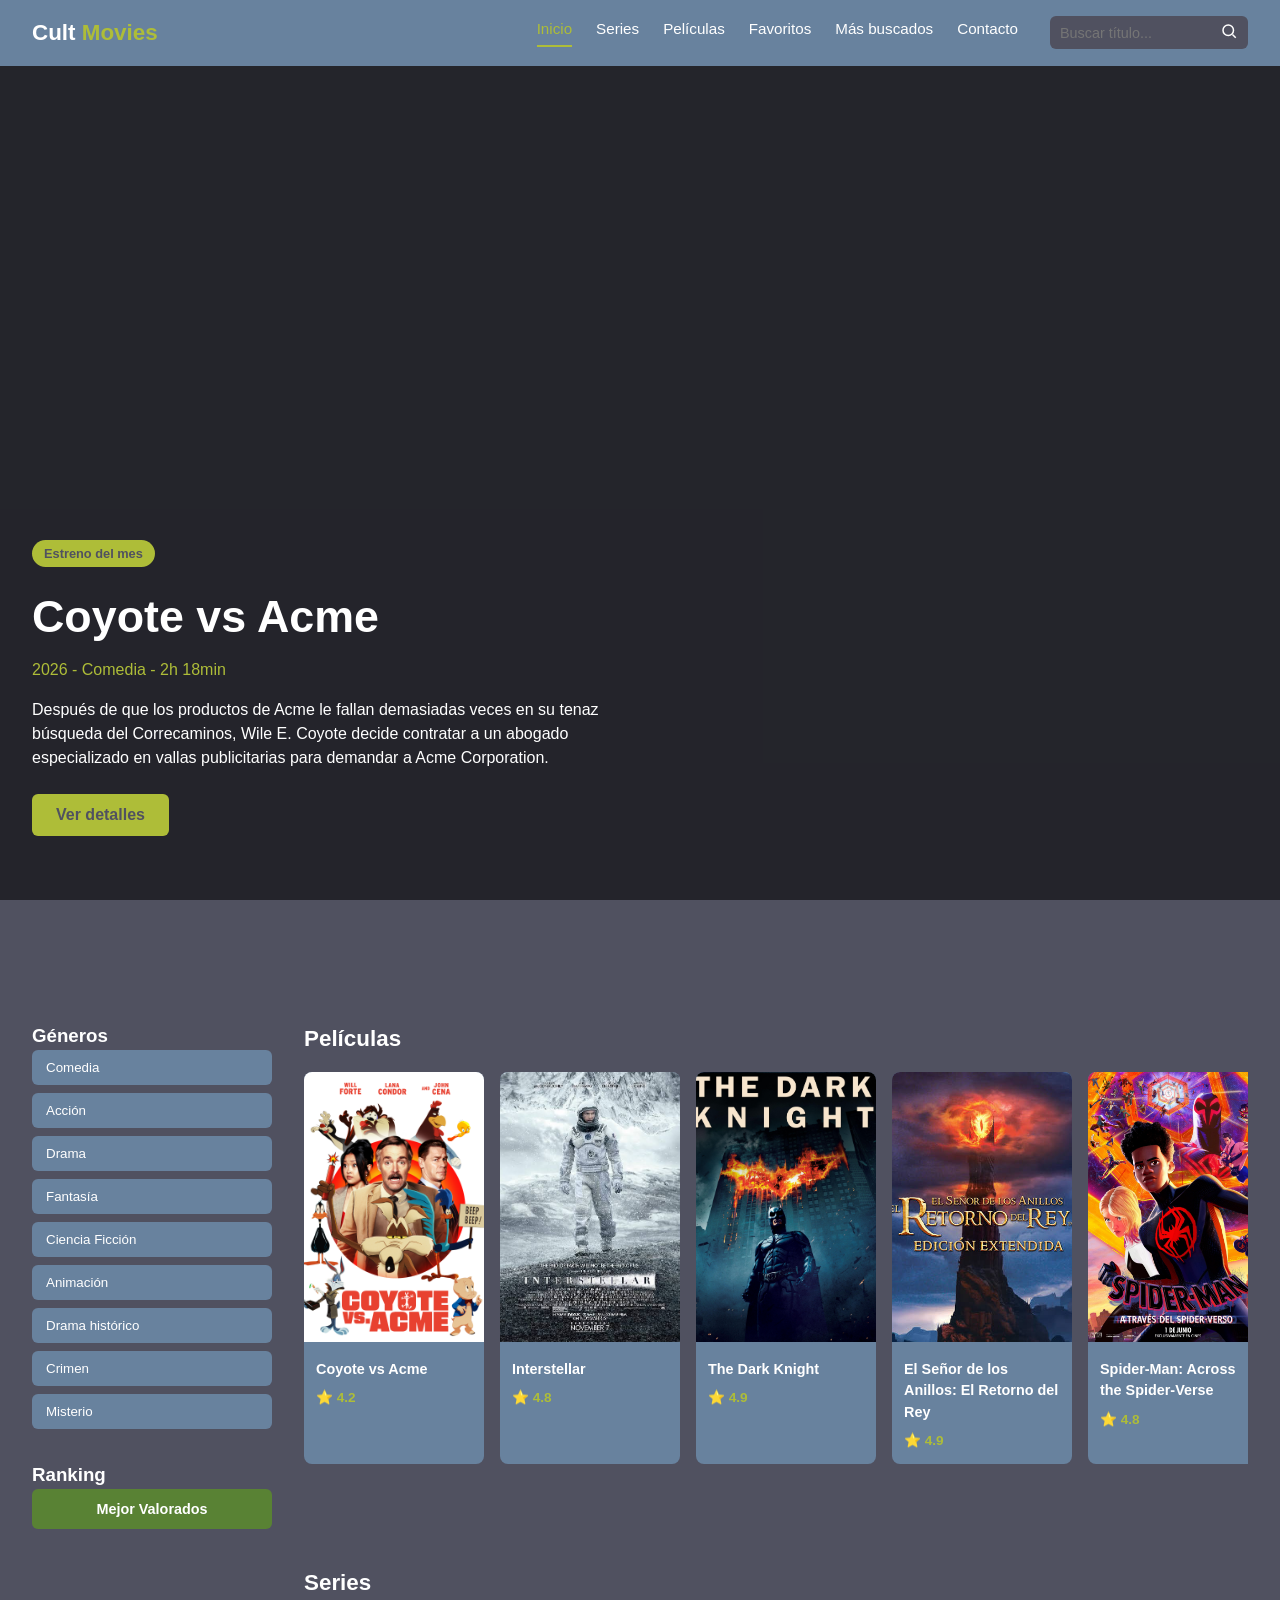
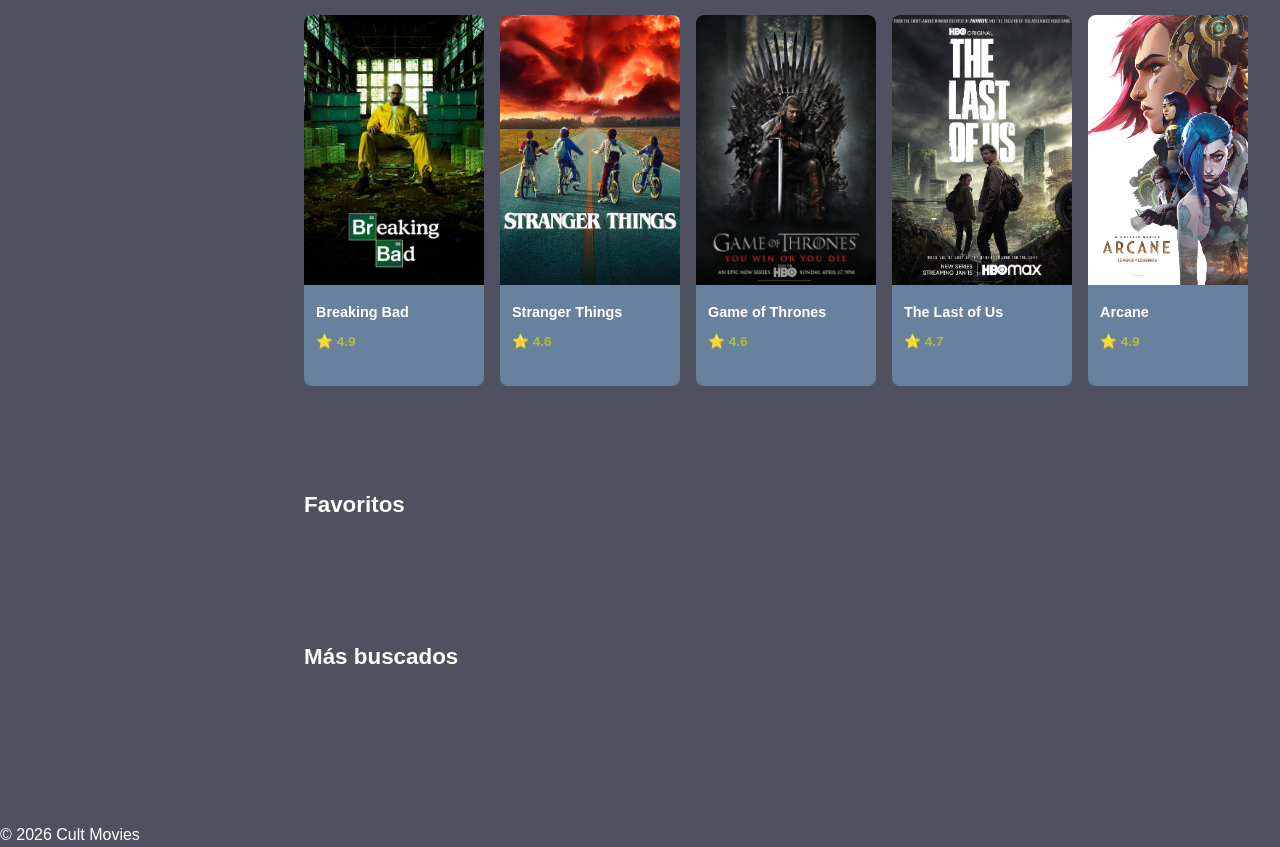
==== index.html @ 57300ff5 "Funcionalidad de favoritos" ====
<!doctype html>
<html lang="es">
  <head>
    <meta charset="UTF-8" />
    <meta name="viewport" content="width=device-width, initial-scale=1.0" />

    <title>Cult Movies</title>

    <meta
      name="description"
      content="Página web sobre series y películas, guarda tus favoritos y consulta lo más buscado."
    />

    <link rel="stylesheet" href="css/styles.css" />
  </head>

  <body>

    <!-- NAVBAR -->
    <header class="navbar" id="navBar">

      <div class="navbar-content">

        <!-- LOGO -->
        <a href="#inicio" class="navbar-logo" data-nav="inicio">
          Cult <span>Movies</span>
        </a>


        <!-- BOTÓN HAMBURGUESA -->
        <button
          class="navbar-toggle"
          id="navToggle"
          aria-label="Abrir menú"
        >
          <span></span>
          <span></span>
          <span></span>
        </button>


        <!-- MENÚ -->
        <div class="navbar-menu" id="navMenu">

          <nav
            class="navbar-links"
            aria-label="Navegación principal"
          >

            <a
              href="#inicio"
              class="navbar-link is-active"
              data-nav="inicio"
            >
              Inicio
            </a>

            <a
              href="#series"
              class="navbar-link"
              data-nav="series"
            >
              Series
            </a>

            <a
              href="#peliculas"
              class="navbar-link"
              data-nav="peliculas"
            >
              Películas
            </a>

            <a
              href="#favoritos"
              class="navbar-link"
              data-nav="favoritos"
            >
              Favoritos
            </a>

            <a
              href="#mas-buscados"
              class="navbar-link"
              data-nav="mas-buscados"
            >
              Más buscados
            </a>

            <a
              href="#contacto"
              class="navbar-link"
              data-nav="contacto"
            >
              Contacto
            </a>

          </nav>


          <!-- BUSCADOR -->
          <form class="navbar-search" id="searchForm">

            <input
              type="search"
              id="searchInput"
              name="q"
              class="navbar-search-input"
              placeholder="Buscar título..."
              autocomplete="off"
            />

            <button
              type="submit"
              class="navbar-search-btn"
              aria-label="Buscar"
            >
              <svg
                viewBox="0 0 24 24"
                width="18"
                height="18"
                fill="none"
                stroke="currentColor"
                stroke-width="2"
              >
                <circle cx="11" cy="11" r="7"></circle>

                <line
                  x1="21"
                  y1="21"
                  x2="16.65"
                  y2="16.65"
                ></line>
              </svg>
            </button>

          </form>

        </div>
      </div>
    </header>


    <!-- CONTENIDO PRINCIPAL -->
    <main id="mainContent">


      <!-- HERO -->
      <section class="hero" id="inicio">

        <div class="hero-media">

          <video
            class="hero-video"
            autoplay
            muted
            loop
            playsinline
          >
            <source
              src="videos/Coyote Vs. ACME - Trailer Oficial Doblado al Español.mp4"
              type="video/mp4"
            />
          </video>

          <div class="hero-overlay"></div>

        </div>


        <div class="hero-content">

          <span class="hero-eyebrow">
            Estreno del mes
          </span>

          <h1 class="hero-title">
            Coyote vs Acme
          </h1>

          <p class="hero-info">
            2026 - Comedia - 2h 18min
          </p>

          <p class="hero-synopsis">
            Después de que los productos de Acme le fallan demasiadas veces
            en su tenaz búsqueda del Correcaminos, Wile E. Coyote decide
            contratar a un abogado especializado en vallas publicitarias
            para demandar a Acme Corporation.
          </p>


          <div class="hero-actions">

            <!-- ENVÍA EL ID A detalle.html -->
            <button
              class="btn-details"
              id="heroInfoBtn"
              onclick="window.location.href='detalle.html?id=pel-001'"
            >
              Ver detalles
            </button>

          </div>

        </div>

      </section>


      <!-- ============================== -->
      <!-- SIDEBAR + CONTENIDO PRINCIPAL -->
      <!-- ============================== -->

      <div class="layout-container">


        <!-- SIDEBAR -->
        <aside class="sidebar" id="sidebar">


          <!-- GÉNEROS -->
          <div class="sidebar-genres">

            <h3 class="sidebar-title">
              Géneros
            </h3>

            <ul class="genre-list">

              <li>
                <button
                  class="genre-btn"
                  data-genero="Comedia"
                >
                  Comedia
                </button>
              </li>

              <li>
                <button
                  class="genre-btn"
                  data-genero="Acción"
                >
                  Acción
                </button>
              </li>

              <li>
                <button
                  class="genre-btn"
                  data-genero="Drama"
                >
                  Drama
                </button>
              </li>

              <li>
                <button
                  class="genre-btn"
                  data-genero="Fantasía"
                >
                  Fantasía
                </button>
              </li>

              <li>
                <button
                  class="genre-btn"
                  data-genero="Ciencia ficción"
                >
                  Ciencia Ficción
                </button>
              </li>

              <li>
                <button
                  class="genre-btn"
                  data-genero="Animación"
                >
                  Animación
                </button>
              </li>

              <li>
                <button
                  class="genre-btn"
                  data-genero="Drama histórico"
                >
                  Drama histórico
                </button>
              </li>

              <li>
                <button
                  class="genre-btn"
                  data-genero="Crimen"
                >
                  Crimen
                </button>
              </li>

              <li>
                <button
                  class="genre-btn"
                  data-genero="Misterio"
                >
                  Misterio
                </button>
              </li>

            </ul>

          </div>


          <!-- MEJOR VALORADOS -->
          <div class="sidebar-top-rated">

            <h3 class="sidebar-title">
              Ranking
            </h3>

            <button
              class="btn-top-rated"
              id="topRatedBtn"
            >
              Mejor Valorados
            </button>

          </div>

        </aside>


        <!-- ============================== -->
        <!-- CONTENIDO -->
        <!-- ============================== -->

        <div
          class="content-area"
          id="contentArea"
        >


          <!-- VISTA PRINCIPAL -->
          <div id="vistaInicio">


            <!-- PELÍCULAS -->
            <section
              class="row"
              id="peliculas"
            >

              <h2 class="row-title">
                Películas
              </h2>

              <div
                class="row-cards"
                id="peliculasCards"
              >
                <!-- JS GENERA LOS CARDS -->
              </div>

            </section>


            <!-- SERIES -->
            <section
              class="row"
              id="series"
            >

              <h2 class="row-title">
                Series
              </h2>

              <div
                class="row-cards"
                id="seriesCards"
              >
                <!-- JS GENERA LOS CARDS -->
              </div>

            </section>


            <!-- FAVORITOS -->
            <section
              class="row"
              id="favoritos"
            >

              <h2 class="row-title">
                Favoritos
              </h2>

              <div
                class="row-cards"
                id="favoritosCards"
              >
                <!-- JS GENERA LOS FAVORITOS -->
              </div>

            </section>


            <!-- MÁS BUSCADOS -->
            <section
              class="row"
              id="mas-buscados"
            >

              <h2 class="row-title">
                Más buscados
              </h2>

              <div
                class="row-cards"
                id="masBuscadosCards"
              >
                <!-- JS GENERA LOS MÁS BUSCADOS -->
              </div>

            </section>

          </div>


          <!-- ============================== -->
          <!-- VISTA FILTRADA -->
          <!-- ============================== -->

          <div
            id="vistaFiltrada"
            class="oculto"
          >

            <h2
              class="row-title"
              id="tituloFiltrado"
            >
              Resultados
            </h2>

            <div
              class="grid-cards"
              id="gridCards"
            >
              <!-- JS GENERA RESULTADOS -->
            </div>

          </div>

        </div>

      </div>

    </main>


    <!-- ============================== -->
    <!-- FOOTER -->
    <!-- ============================== -->

    <footer
      class="footer"
      id="contacto"
    >

      <p>
        © 2026 Cult Movies
      </p>

    </footer>


    <!-- DATOS PRIMERO -->
    <script src="js/data.js"></script>

    <!-- LÓGICA DESPUÉS -->
    <script src="js/script.js"></script>

  </body>
</html>
---- css/styles.css ----
:root {
  --color-oscuro: #505160; /* FONDO GENERAL DE LA PAGINA*/
  --color-azul: #68829e; /* FONDO PARA ELEMENTOS SECUNDARIOS*/
  --color-oliva: #aebd38; /* COLOR PRINCIPAL PARA BOTONES Y ESTADO ACTIVO */
  --color-verde: #598234; /* COLOR PARA HOVER */
  --texto-claro: #ffffff; /* TEXTO BLANCO PARA RESALTAR EN FONDOS OSCUROS */
}

/*RESET BASICO DEL NAVEGADOR*/
* {
  margin: 0;
  padding: 0;
  box-sizing: border-box;
}

body {
  background-color: var(--color-oscuro);
  color: var(--texto-claro);
  font-family: Arial, sans-serif;
  line-height: 1.5;
}

a {
  text-decoration: none;
  color: inherit;
}

/*NAVBAR*/
.navbar {
  position: fixed; /*PARA QUE EL NAVBAR SE QUEDE FIJO ARRIBA*/
  top: 0;
  left: 0;
  right: 0;
  z-index: 100;
  background-color: var(--color-azul);
}

.navbar-content {
  display: flex;
  justify-content: space-between;
  align-items: center;
  padding: 16px 32px;
  max-width: 1400px;
  margin: 0 auto; /* CENTRA EL CONTENIDO SI LA PANTALLA ES MUY ANCHA */
}

.navbar-logo {
  font-size: 1.4rem;
  font-weight: bold;
}

.navbar-logo span {
  color: var(--color-oliva); /* resalta "Movies" con el color de acento */
}

/* AGRUPA LINKS Y BUSCADOR */
.navbar-menu {
  display: flex;
  align-items: center;
  gap: 32px;
}

.navbar-links {
  display: flex;
  gap: 24px;
}

.navbar-link {
  color: var(--texto-claro);
  font-size: 0.95rem;
  padding-bottom: 4px;
  border-bottom: 2px solid transparent;
  transition:
    border-color 0.2s,
    color 0.2s;
}

.navbar-link:hover {
  color: var(--color-oliva);
}

/* CLAVE MANEJADA CON JS PARA SABER CUAL ES LA SECTION ACUTUAL */
.is-active {
  color: var(--color-oliva);
  border-bottom: 2px solid var(--color-oliva);
}

/* BARRA DE BUSQUEDA*/
.navbar-search {
  display: flex;
  align-items: center;
  background-color: var(--color-oscuro);
  border-radius: 6px;
  padding: 6px 10px;
}

.navbar-search-input {
  background: none;
  border: none;
  outline: none;
  color: var(--texto-claro);
  font-size: 0.9rem;
  width: 160px;
}

.navbar-search-btn {
  background: none;
  border: none;
  color: var(--texto-claro);
  cursor: pointer;
}

.navbar-search-btn:hover {
  color: var(--color-oliva);
}

/* BOTON HAMBURGUESA, OCULTO EN ESCRITRIO */
.navbar-toggle {
  display: none;
  flex-direction: column;
  gap: 4px;
  background: none;
  border: none;
  cursor: pointer;
}

.navbar-toggle span {
  width: 24px;
  height: 2px;
  background-color: var(--texto-claro);
}

/*HERO*/
.hero {
  position: relative;
  height: 100vh; /* 100% de la altura visible de la pantalla */
  min-height: 500px;
  overflow: hidden; /* recorta cualquier cosa que se salga del recuadro */
  display: flex;
  align-items: flex-end; /* empuja el contenido de texto hacia abajo del hero */
  background-color: var(--color-oscuro); /* se ve mientras carga el video */
  margin-bottom: 90px;
}

.hero-media {
  position: absolute;
  top: 0;
  left: 0;
  width: 100%;
  height: 100%;
}

.hero-video {
  width: 100%;
  height: 100%;
  object-fit: cover; /* el video cubre todo el espacio sin deformarse */
}

/* OVERLAY TRANSPARENTE ENCIMA DEL VIDEO */
.hero-overlay {
  position: absolute;
  top: 0;
  left: 0;
  width: 100%;
  height: 100%;
  background-color: rgba(0, 0, 0, 0.55);
}

.hero-content {
  position: relative; /* ENCIMA DEL OVERLAY */
  z-index: 1;
  max-width: 700px;
  padding: 0 32px 64px;
}

.hero-eyebrow {
  display: inline-block;
  background-color: var(--color-oliva);
  color: var(--color-oscuro);
  font-size: 0.8rem;
  font-weight: bold;
  padding: 4px 12px;
  border-radius: 20px;
  margin-bottom: 16px;
}

.hero-title {
  font-size: 2.8rem;
  margin-bottom: 8px;
}

.hero-info {
  color: var(--color-oliva);
  margin-bottom: 16px;
}

.hero-synopsis {
  margin-bottom: 24px;
}

.hero-actions {
  display: flex;
  align-items: center;
  gap: 16px;
}

.btn-details {
  background-color: var(--color-oliva);
  color: var(--color-oscuro);
  border: none;
  padding: 12px 24px;
  border-radius: 6px;
  font-weight: bold;
  font-size: 1rem;
  cursor: pointer;
  transition: background-color 0.2s;
}

.btn-details:hover {
  background-color: var(--color-verde);
  color: var(--texto-claro);
}

.btn-fav {
  background: none;
  border: 2px solid var(--color-oliva);
  border-radius: 50%; /* círculo perfecto */
  width: 44px;
  height: 44px;
  font-size: 1.2rem;
  cursor: pointer;
}

.layout-container {
  display: flex;
  gap: 32px;
  max-width: 1400px;
  margin: 0 auto;
  padding: 32px;
}

.sidebar {
  width: 240px;
  flex-shrink: 0;
  display: flex;
  flex-direction: column;
  gap: 32px;
}

/*QUITAMOS PUNTOS DE LA LISTA Y SE ORDENAN EN COLUMNA*/
.genre-list {
  list-style: none;
  display: flex;
  flex-direction: column;
  gap: 8px;
}

.genre-btn {
  width: 100%;
  text-align: left;
  background-color: var(--color-azul);
  color: var(--texto-claro);
  border: none;
  padding: 10px 14px;
  border-radius: 6px;
  font: 0.9 rem;
}

.genre-btn:hover {
  background-color: var(--color-verde);
}

/*CLASE PARA JS MANEJE EL GENERO QUE SE APLICARA EN EL FILTRO*/
.genre-btn.is-active {
  background-color: var(--color-oliva);
  color: var(--color-oscuro);
  font-weight: bold;
}

.btn-top-rated {
  width: 100%;
  background-color: var(--color-verde);
  color: var(--texto-claro);
  border: none;
  padding: 12px 14px;
  border-radius: 6px;
  font-size: 0.9rem;
  font-weight: bold;
  cursor: pointer;
  transition: background-color 0.2s;
}

.btn-top-rated:hover {
  background-color: var(--color-oliva);
  color: var(--color-oscuro);
}

.content-area {
  flex: 1; /*OCUPA EL ESPACIO QUE SOBRA, YA QUE SIDEBAR TIENE ANCHO FIJO*/
  min-height: 400px;
  min-width: 0;
}

.row {
  margin-bottom: 90px;

}

.row-title {
  font-size: 1.4rem;
  margin-bottom: 16px;
}

.row-cards {
  display: flex;
  flex-direction: row;
  gap: 16px;
  overflow-x: auto;
  padding-bottom: 12px;
}

.card {
  width: 180px;
  flex-shrink: 0;
  background-color: var(--color-azul);
  border-radius: 8px;
  overflow: hidden;
  cursor: pointer;
  transition: transform 0.2s;
}

.card:hover {
  transform: translateY(-4px);
}

.card-poster {
  width: 100%;
  aspect-ratio: 2 / 3;
  object-fit: cover;
}

.card-info {
  padding: 10px 12px 12px;
}

.card-title {
  font-size: 0.9rem;
  margin-bottom: 8px;
}

.card-meta {
  display: flex;
  justify-content: space-between;
  align-items: center;
}

.card-rate {
  font-size: 0.85rem;
  color: var(--color-oliva);
  font-weight: bold;
}

.card-fav {
  background: none;
  border: none;
  font-size: 1.1rem;
  cursor: pointer;
}

/*SE MANEJA CON JS PARA OCULTAR O MOSTRAR VISTA*/
.oculto {
  display: none;
}
/*CREA TODAS LAS COLUMNAS DE ALMENOS 180PX QUE QUEPAN EN EL ANCHO DISPONIBLE Y REPARTE EL SOBRANTE ENTRE ELLAS*/
.grid-cards {
  display: grid;
  grid-template-columns: repeat(auto-fill, minmax(180px, 1fr));
}
.grid-cards .card {
    width: auto; /*EN LA FILA LAS TARJETAS TENIAN TAMANO FIJO, EN EL GRID DEBEN OCUPAR EL ANCHO*/
}

/*MEDIAQUERY PARA CELULARES*/
@media (max-width: 768px) {
  .navbar-toggle {
    display: flex; /* MOSTRAR BOTON HAMBURGUESA */
  }

  .navbar-menu {
    display: none; /* OCULTO EN MOVIL */
    flex-direction: column;
    align-items: flex-start;
    gap: 16px;
    width: 100%;
    position: absolute;
    top: 100%; /* DEBAJO DE NAVBAR */
    left: 0;
    background-color: var(--color-azul);
    padding: 16px 32px 24px;
  }

  /* CLASE AGREGADA EN EL JS*/
  .navbar-menu.is-open {
    display: flex;
  }

  .navbar-links {
    flex-direction: column;
    gap: 12px;
  }

  .navbar-search-input {
    width: 100%;
  }

  .hero-title {
    font-size: 2rem;
  }

  /*APILA EL SIDEBAR Y EL CONTENIDO EN VISTA DE MOVIL*/
  .layout-container {
    flex-direction: column;
    padding: 20px;
  }

  .sidebar {
    width: 100%;
  }

  .genre-list {
    flex-direction: row;
    overflow-x: auto;
    padding-bottom: 4px;
  }

  .genre-btn {
    width: auto;
    white-space: nowrap;
  }
}
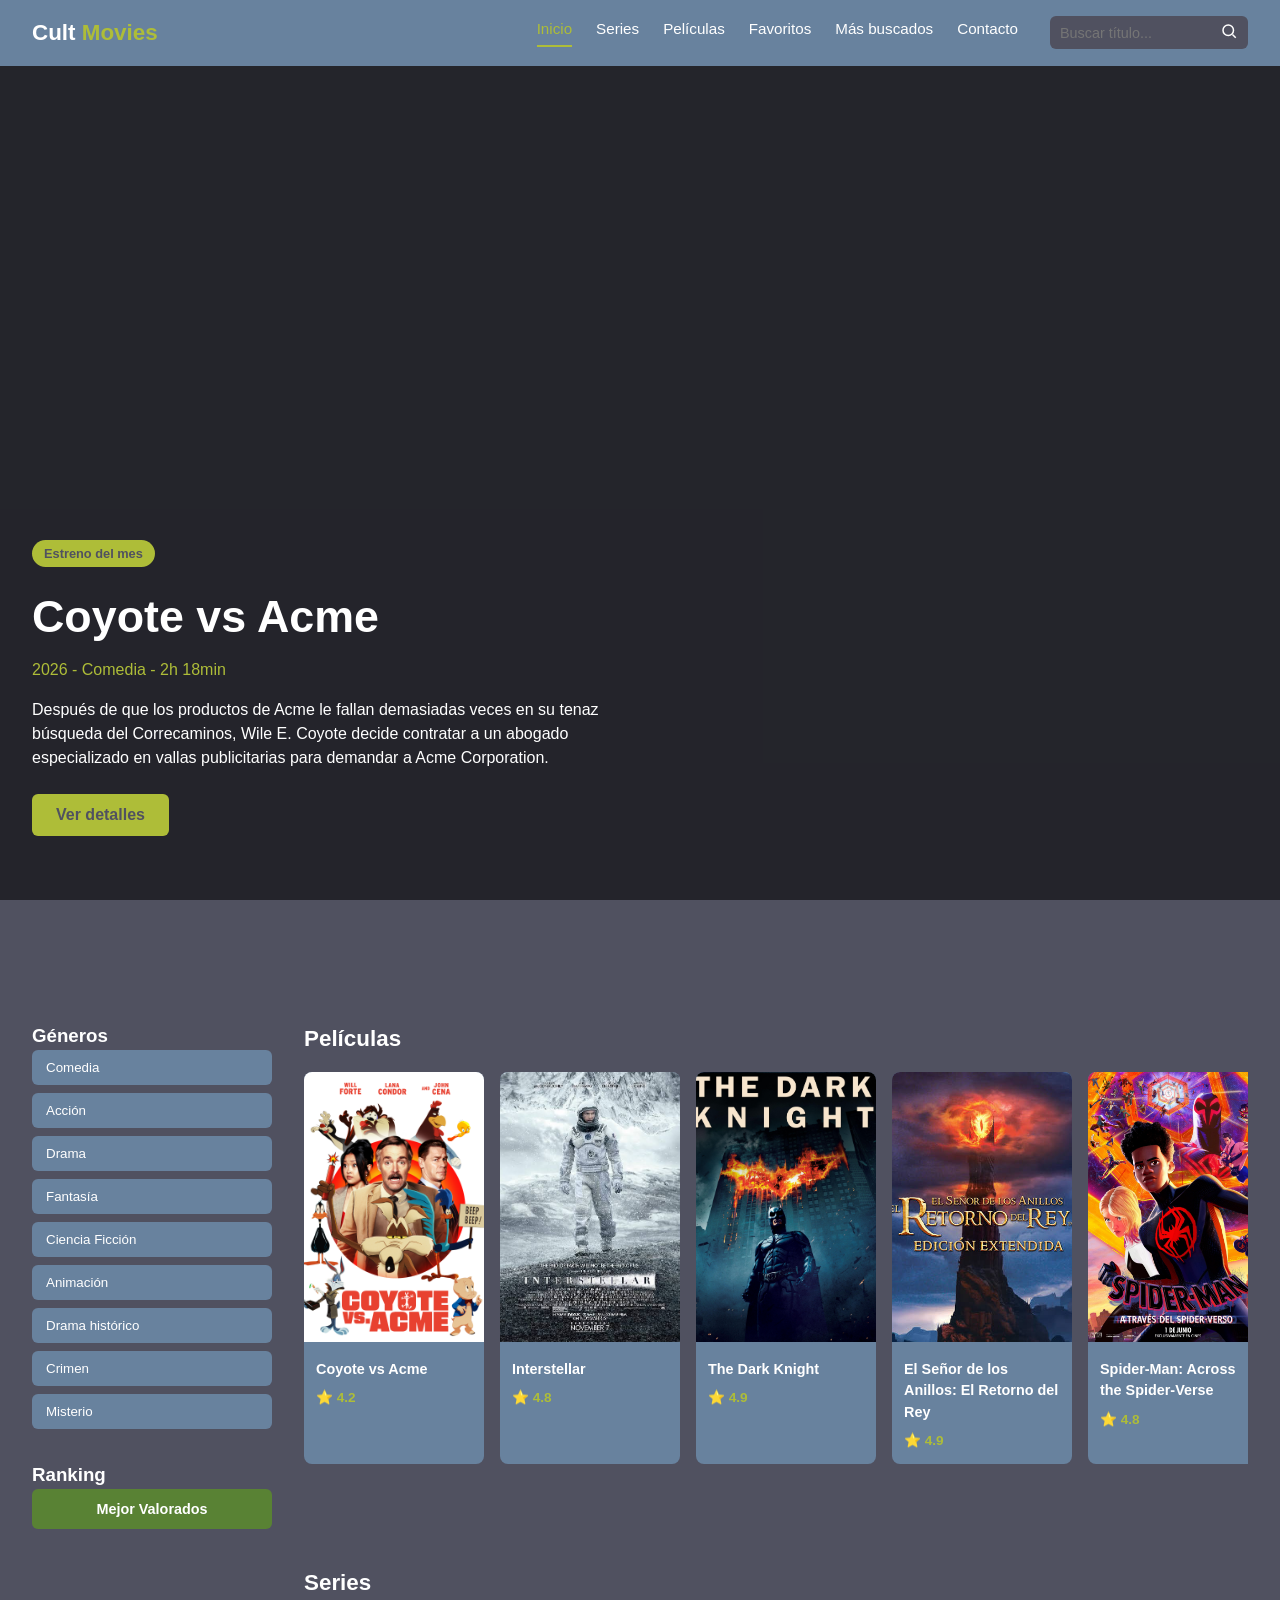
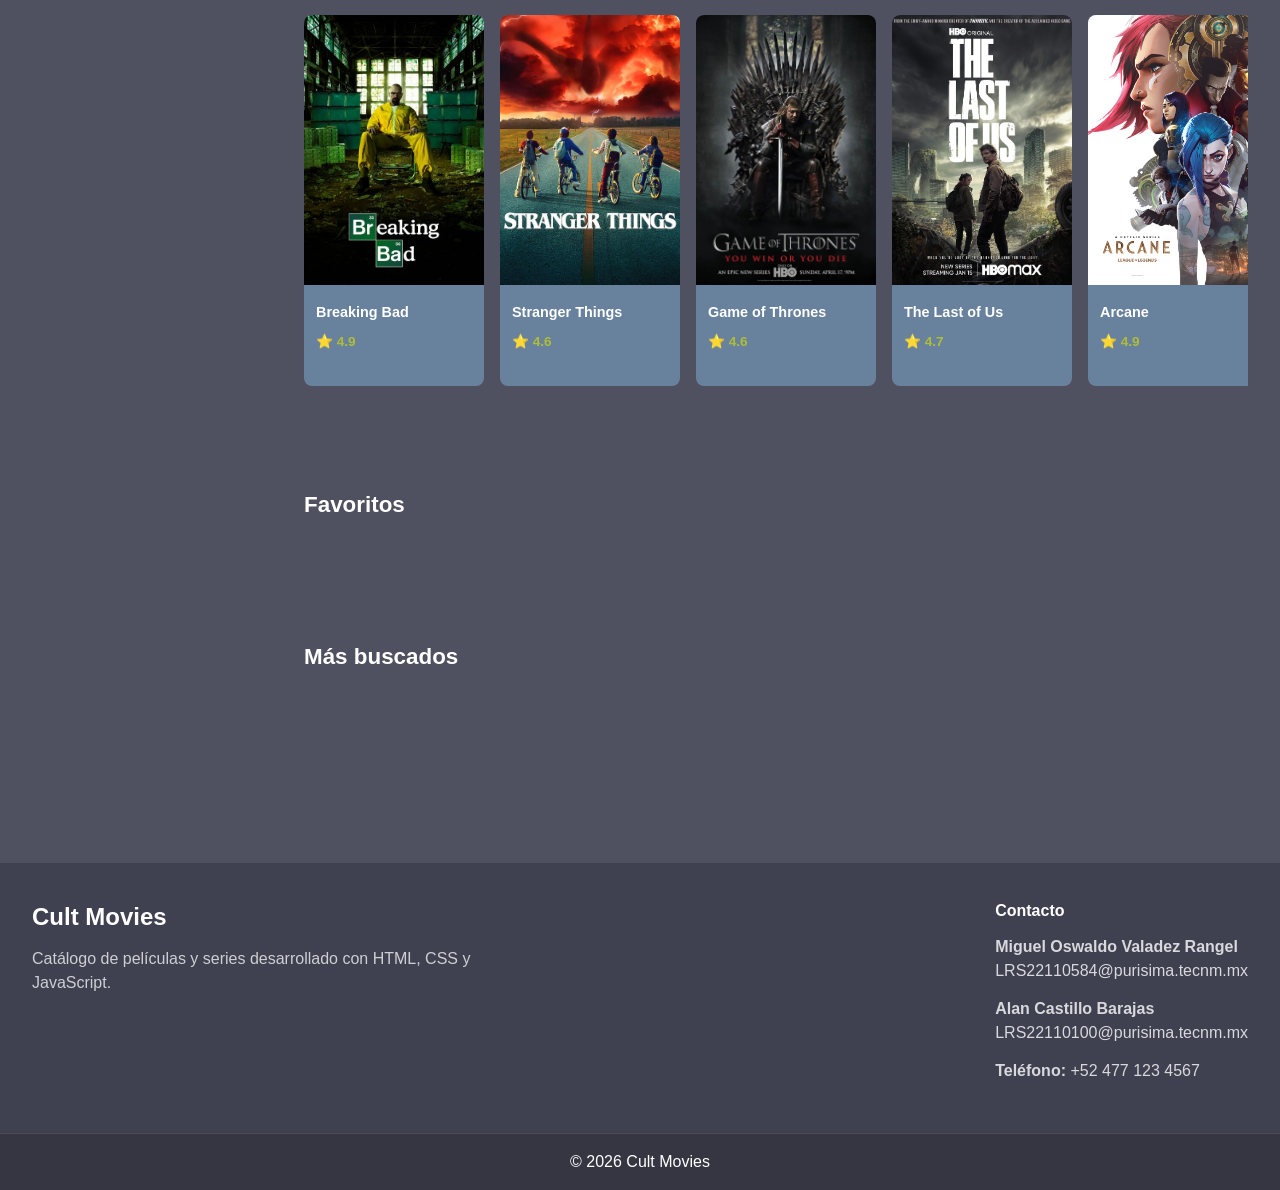
==== commit f2431f28: "Reseñas arregladas" ====
--- a/index.html
+++ b/index.html
@@ -465,18 +465,48 @@
     <!-- FOOTER -->
     <!-- ============================== -->
 
-    <footer
-      class="footer"
-      id="contacto"
-    >
-
-      <p>
-        © 2026 Cult Movies
-      </p>
-
+    <footer class="footer" id="contacto">
+      <div class="footer-container">
+
+        <div class="footer-brand">
+          <h3>Cult <span>Movies</span></h3>
+          <p>
+            Catálogo de películas y series desarrollado con HTML, CSS y JavaScript.
+          </p>
+        </div>
+
+        <div class="footer-contact">
+          <h4>Contacto</h4>
+
+          <p>
+            <strong>Miguel Oswaldo Valadez Rangel</strong><br />
+            <a href="mailto:LRS22110584@purisima.tecnm.mx">
+              LRS22110584@purisima.tecnm.mx
+            </a>
+          </p>
+
+          <p>
+            <strong>Alan Castillo Barajas</strong><br />
+            <a href="mailto:LRS22110100@purisima.tecnm.mx">
+              LRS22110100@purisima.tecnm.mx
+            </a>
+          </p>
+
+          <p>
+            <strong>Teléfono:</strong>
+            <a href="tel:+524771234567">
+              +52 477 123 4567
+            </a>
+          </p>
+        </div>
+
+      </div>
+
+      <div class="footer-bottom">
+        <p>© 2026 Cult Movies</p>
+      </div>
     </footer>
-
-
+    
     <!-- DATOS PRIMERO -->
     <script src="js/data.js"></script>
 
--- a/css/styles.css
+++ b/css/styles.css
@@ -438,3 +438,75 @@
     white-space: nowrap;
   }
 }
+
+/* FOOTER */
+.footer {
+  margin-top: 40px;
+  background: #3f4050;
+  color: var(--blanco);
+}
+
+.footer-container {
+  max-width: 1400px;
+  margin: auto;
+  padding: 36px 32px;
+
+  display: grid;
+  grid-template-columns: 1fr 1fr;
+  gap: 40px;
+}
+
+.footer h3,
+.footer h4 {
+  margin-bottom: 12px;
+}
+
+.footer h3 {
+  font-size: 1.5rem;
+}
+
+.footer h3 span {
+  color: var(--oliva);
+}
+
+.footer-brand p {
+  max-width: 450px;
+  color: rgba(255, 255, 255, 0.75);
+}
+
+.footer-contact {
+  justify-self: end;
+}
+
+.footer-contact p {
+  margin-bottom: 14px;
+  color: rgba(255, 255, 255, 0.8);
+}
+
+.footer-contact a {
+  color: var(--oliva);
+  transition: 0.2s;
+}
+
+.footer-contact a:hover {
+  color: var(--blanco);
+}
+
+.footer-bottom {
+  padding: 16px 32px;
+  text-align: center;
+
+  background: #353642;
+  border-top: 1px solid rgba(255, 255, 255, 0.1);
+}
+
+@media (max-width: 768px) {
+  .footer-container {
+    grid-template-columns: 1fr;
+    padding: 28px 20px;
+  }
+
+  .footer-contact {
+    justify-self: start;
+  }
+}
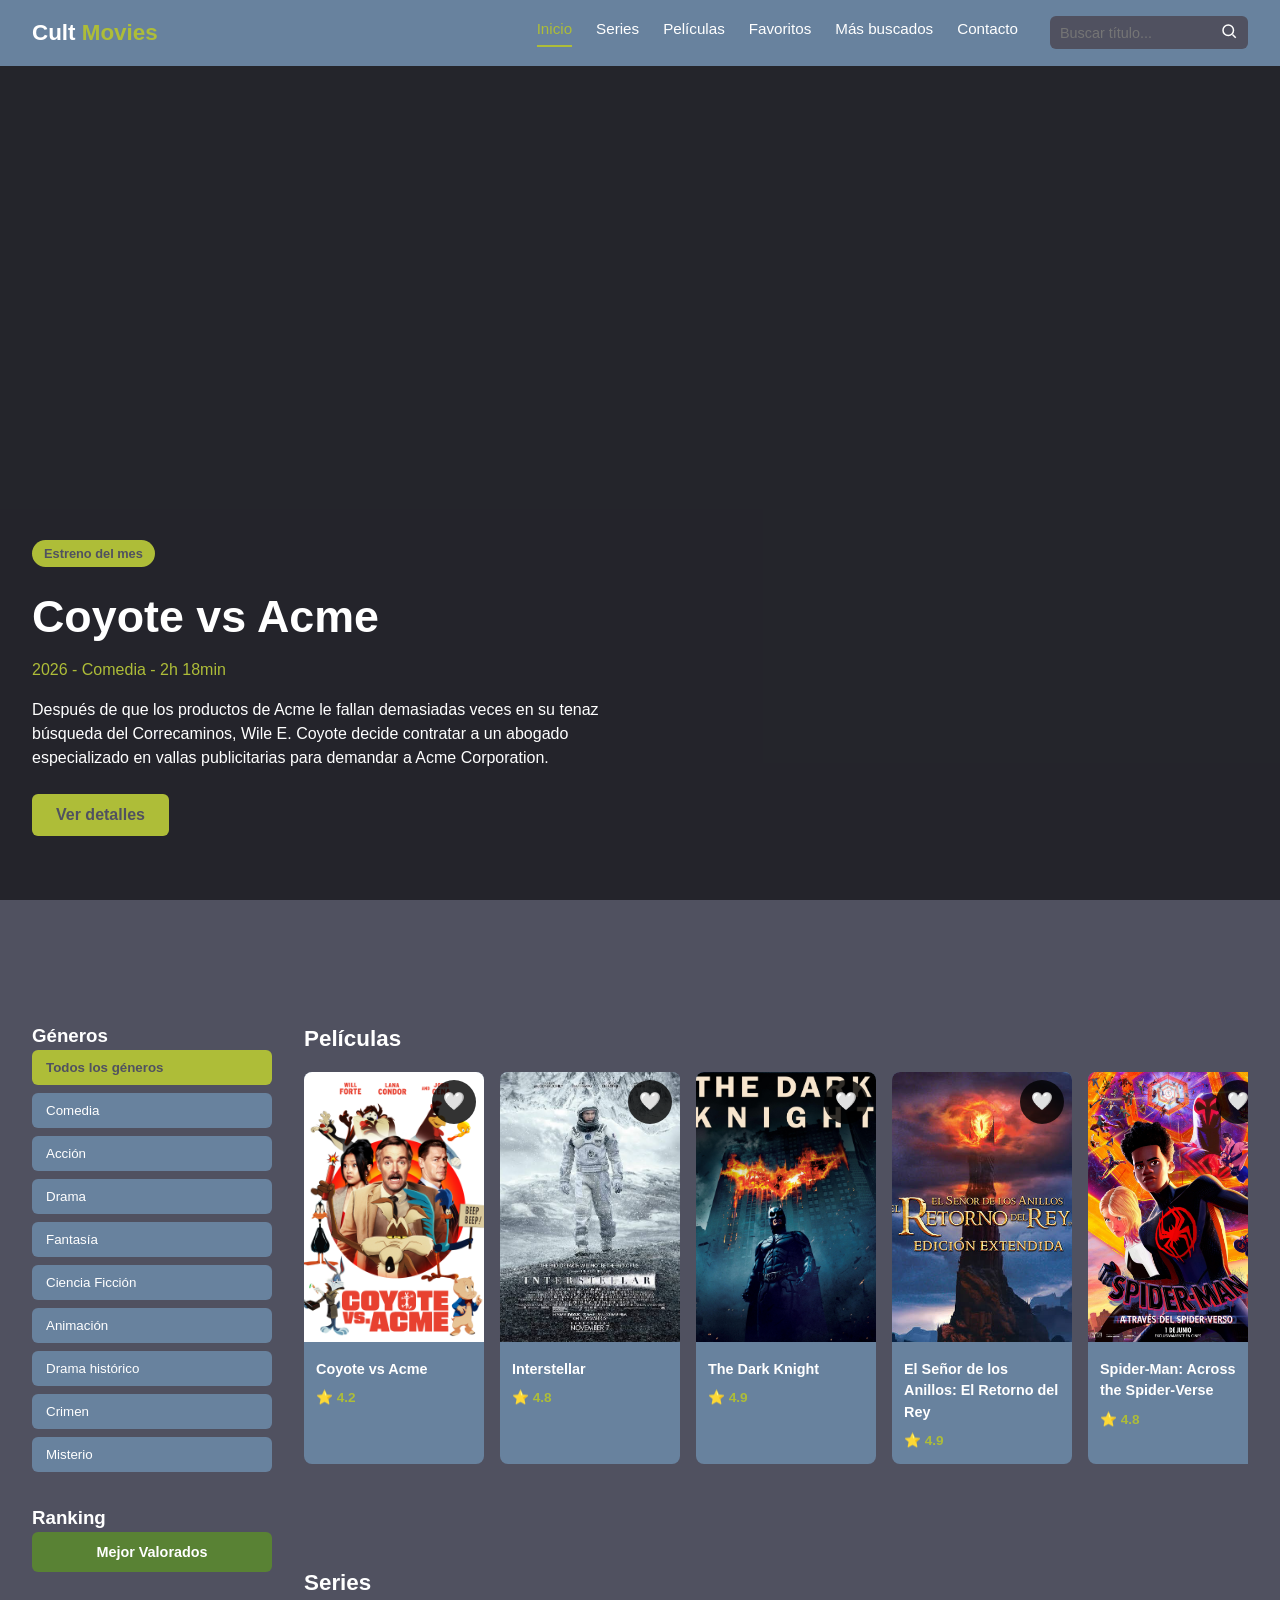
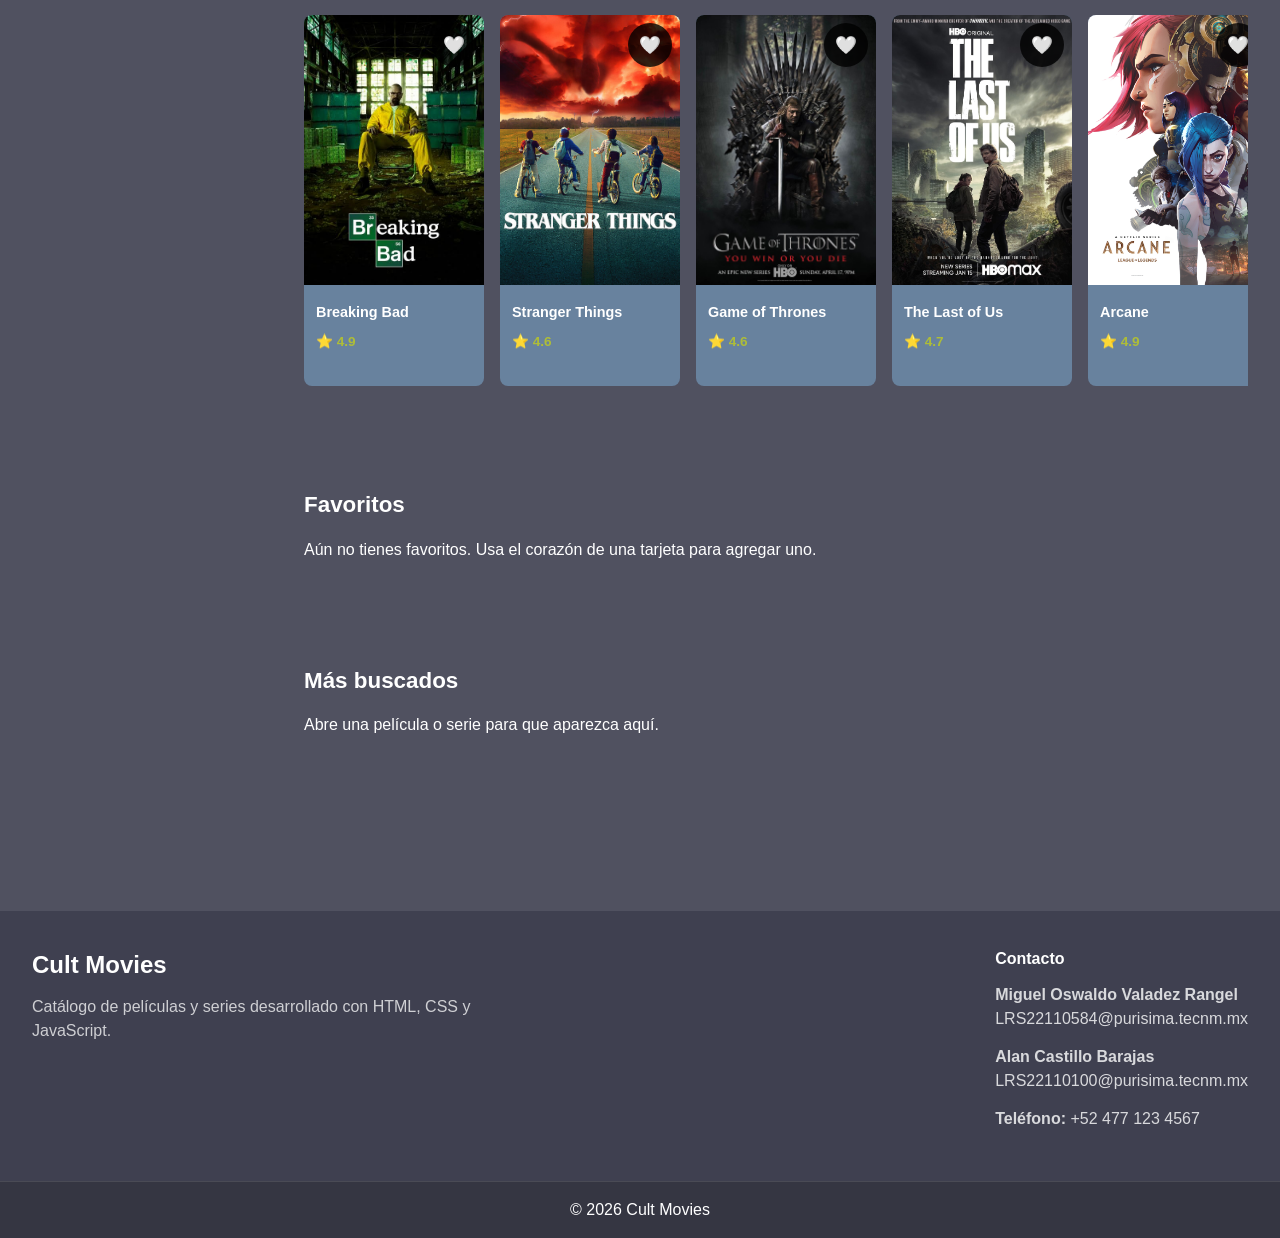
==== commit 1bfb65fe: "Acomodo mejor valorados" ====
--- a/index.html
+++ b/index.html
@@ -227,6 +227,11 @@
             </h3>
 
             <ul class="genre-list">
+              <li>
+                <button class="genre-btn is-active" data-genero="" aria-pressed="true">
+                  Todos los géneros
+                </button>
+              </li>
 
               <li>
                 <button
@@ -514,4 +519,4 @@
     <script src="js/script.js"></script>
 
   </body>
-</html>+</html>
--- a/css/styles.css
+++ b/css/styles.css
@@ -320,6 +320,7 @@
 }
 
 .card {
+  position: relative;
   width: 180px;
   flex-shrink: 0;
   background-color: var(--color-azul);
@@ -361,10 +362,33 @@
 }
 
 .card-fav {
-  background: none;
+  position: absolute;
+  top: 8px;
+  right: 8px;
+  width: 44px;
+  height: 44px;
+  border-radius: 50%;
+  background: rgba(0, 0, 0, 0.8);
   border: none;
   font-size: 1.1rem;
   cursor: pointer;
+}
+
+.card-link {
+  display: block;
+  height: 100%;
+  color: inherit;
+  text-decoration: none;
+}
+
+.card-fav:hover {
+  background: var(--color-verde);
+}
+
+.card-fav:focus-visible,
+.card-link:focus-visible {
+  outline: 3px solid var(--color-oliva);
+  outline-offset: -3px;
 }
 
 /*SE MANEJA CON JS PARA OCULTAR O MOSTRAR VISTA*/
@@ -374,10 +398,22 @@
 /*CREA TODAS LAS COLUMNAS DE ALMENOS 180PX QUE QUEPAN EN EL ANCHO DISPONIBLE Y REPARTE EL SOBRANTE ENTRE ELLAS*/
 .grid-cards {
   display: grid;
-  grid-template-columns: repeat(auto-fill, minmax(180px, 1fr));
+  grid-template-columns: repeat(auto-fill, minmax(min(180px, 100%), 1fr));
+  gap: 24px;
+  align-items: start;
 }
 .grid-cards .card {
     width: auto; /*EN LA FILA LAS TARJETAS TENIAN TAMANO FIJO, EN EL GRID DEBEN OCUPAR EL ANCHO*/
+    min-width: 0;
+}
+
+#vistaFiltrada {
+  scroll-margin-top: 100px;
+}
+
+.btn-top-rated.is-active {
+  background: var(--color-oliva);
+  color: var(--color-oscuro);
 }
 
 /*MEDIAQUERY PARA CELULARES*/
@@ -509,4 +545,4 @@
   .footer-contact {
     justify-self: start;
   }
-}+}
